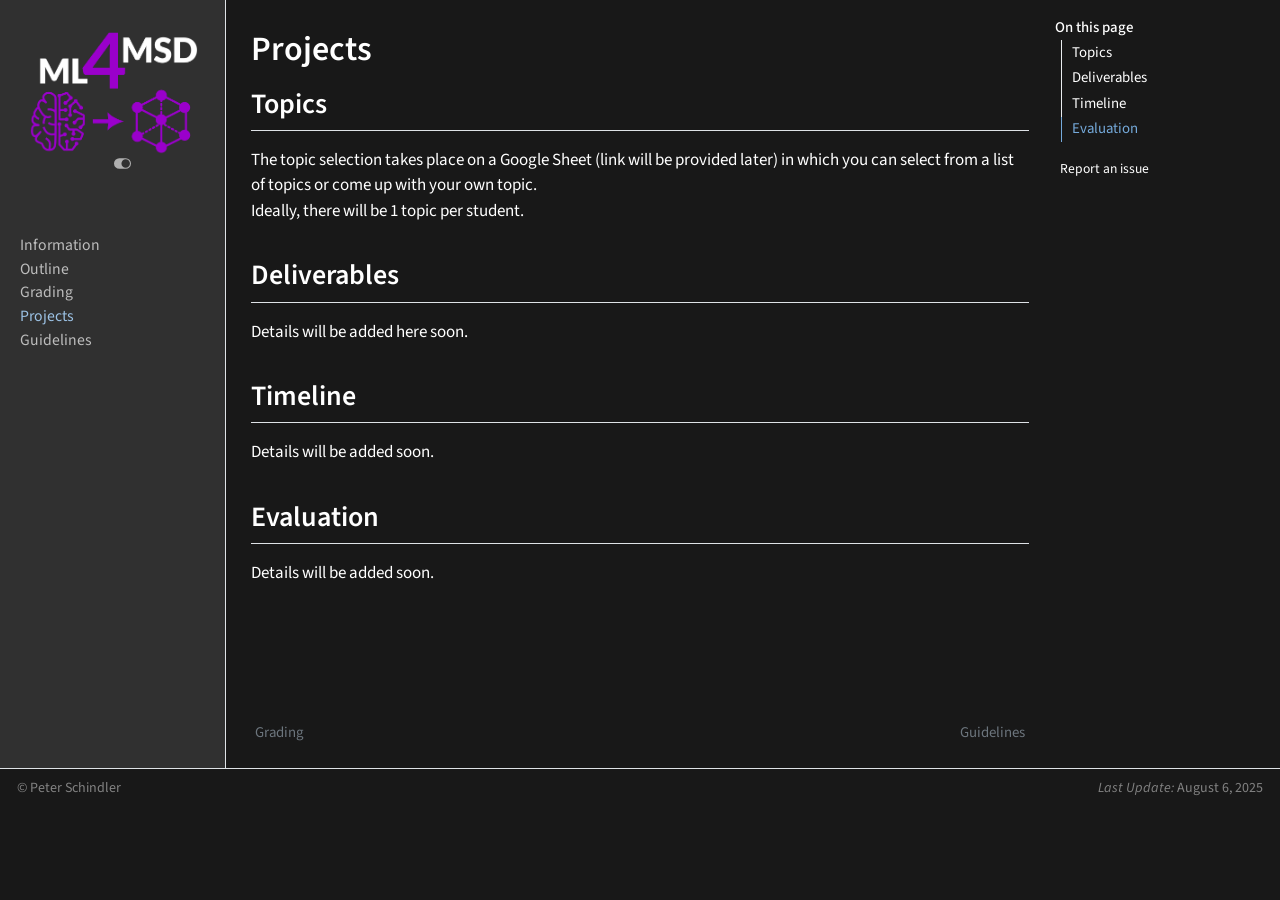
==== content/final_project.html @ 97d56fe2 "Built site for gh-pages" ====
<!DOCTYPE html>
<html xmlns="http://www.w3.org/1999/xhtml" lang="en" xml:lang="en"><head>

<meta charset="utf-8">
<meta name="generator" content="quarto-1.7.32">

<meta name="viewport" content="width=device-width, initial-scale=1.0, user-scalable=yes">

<meta name="dcterms.date" content="2025-08-06">

<title>Projects – ML4MSD – Machine Learning for Materials Science and Discovery</title>
<style>
code{white-space: pre-wrap;}
span.smallcaps{font-variant: small-caps;}
div.columns{display: flex; gap: min(4vw, 1.5em);}
div.column{flex: auto; overflow-x: auto;}
div.hanging-indent{margin-left: 1.5em; text-indent: -1.5em;}
ul.task-list{list-style: none;}
ul.task-list li input[type="checkbox"] {
  width: 0.8em;
  margin: 0 0.8em 0.2em -1em; /* quarto-specific, see https://github.com/quarto-dev/quarto-cli/issues/4556 */ 
  vertical-align: middle;
}
</style>


<script src="../site_libs/quarto-nav/quarto-nav.js"></script>
<script src="../site_libs/clipboard/clipboard.min.js"></script>
<script src="../site_libs/quarto-search/autocomplete.umd.js"></script>
<script src="../site_libs/quarto-search/fuse.min.js"></script>
<script src="../site_libs/quarto-search/quarto-search.js"></script>
<meta name="quarto:offset" content="../">
<link href="../content/other.html" rel="next">
<link href="../content/grading.html" rel="prev">
<link href="../images/favicon.ico" rel="icon">
<script src="../site_libs/quarto-html/quarto.js" type="module"></script>
<script src="../site_libs/quarto-html/tabsets/tabsets.js" type="module"></script>
<script src="../site_libs/quarto-html/popper.min.js"></script>
<script src="../site_libs/quarto-html/tippy.umd.min.js"></script>
<script src="../site_libs/quarto-html/anchor.min.js"></script>
<link href="../site_libs/quarto-html/tippy.css" rel="stylesheet">
<link href="../site_libs/quarto-html/quarto-syntax-highlighting-37eea08aefeeee20ff55810ff984fec1.css" rel="stylesheet" class="quarto-color-scheme" id="quarto-text-highlighting-styles">
<link href="../site_libs/quarto-html/quarto-syntax-highlighting-dark-2fef5ea3f8957b3e4ecc936fc74692ca.css" rel="stylesheet" class="quarto-color-scheme quarto-color-alternate" id="quarto-text-highlighting-styles">
<script src="../site_libs/bootstrap/bootstrap.min.js"></script>
<link href="../site_libs/bootstrap/bootstrap-icons.css" rel="stylesheet">
<link href="../site_libs/bootstrap/bootstrap-eb3ffea6938c11f02a2272db7f2b3cd6.min.css" rel="stylesheet" append-hash="true" class="quarto-color-scheme" id="quarto-bootstrap" data-mode="light">
<link href="../site_libs/bootstrap/bootstrap-dark-5b77044b0eb18db3dd5d031f3c45cf95.min.css" rel="stylesheet" append-hash="true" class="quarto-color-scheme quarto-color-alternate" id="quarto-bootstrap" data-mode="dark">
<script id="quarto-search-options" type="application/json">{
  "location": "sidebar",
  "copy-button": false,
  "collapse-after": 3,
  "panel-placement": "start",
  "type": "textbox",
  "limit": 50,
  "keyboard-shortcut": [
    "f",
    "/",
    "s"
  ],
  "show-item-context": false,
  "language": {
    "search-no-results-text": "No results",
    "search-matching-documents-text": "matching documents",
    "search-copy-link-title": "Copy link to search",
    "search-hide-matches-text": "Hide additional matches",
    "search-more-match-text": "more match in this document",
    "search-more-matches-text": "more matches in this document",
    "search-clear-button-title": "Clear",
    "search-text-placeholder": "",
    "search-detached-cancel-button-title": "Cancel",
    "search-submit-button-title": "Submit",
    "search-label": "Search"
  }
}</script>
<script async="" src="https://www.googletagmanager.com/gtag/js?id=G-C2P3YYMPET"></script>

<script type="text/javascript">

window.dataLayer = window.dataLayer || [];
function gtag(){dataLayer.push(arguments);}
gtag('js', new Date());
gtag('config', 'G-C2P3YYMPET', { 'anonymize_ip': true});
</script>


</head>

<body class="nav-sidebar docked quarto-dark"><script id="quarto-html-before-body" type="application/javascript">
    const toggleBodyColorMode = (bsSheetEl) => {
      const mode = bsSheetEl.getAttribute("data-mode");
      const bodyEl = window.document.querySelector("body");
      if (mode === "dark") {
        bodyEl.classList.add("quarto-dark");
        bodyEl.classList.remove("quarto-light");
      } else {
        bodyEl.classList.add("quarto-light");
        bodyEl.classList.remove("quarto-dark");
      }
    }
    const toggleBodyColorPrimary = () => {
      const bsSheetEl = window.document.querySelector("link#quarto-bootstrap:not([rel=disabled-stylesheet])");
      if (bsSheetEl) {
        toggleBodyColorMode(bsSheetEl);
      }
    }
    const setColorSchemeToggle = (alternate) => {
      const toggles = window.document.querySelectorAll('.quarto-color-scheme-toggle');
      for (let i=0; i < toggles.length; i++) {
        const toggle = toggles[i];
        if (toggle) {
          if (alternate) {
            toggle.classList.add("alternate");
          } else {
            toggle.classList.remove("alternate");
          }
        }
      }
    };
    const toggleColorMode = (alternate) => {
      // Switch the stylesheets
      const primaryStylesheets = window.document.querySelectorAll('link.quarto-color-scheme:not(.quarto-color-alternate)');
      const alternateStylesheets = window.document.querySelectorAll('link.quarto-color-scheme.quarto-color-alternate');
      manageTransitions('#quarto-margin-sidebar .nav-link', false);
      if (alternate) {
        // note: dark is layered on light, we don't disable primary!
        enableStylesheet(alternateStylesheets);
        for (const sheetNode of alternateStylesheets) {
          if (sheetNode.id === "quarto-bootstrap") {
            toggleBodyColorMode(sheetNode);
          }
        }
      } else {
        disableStylesheet(alternateStylesheets);
        enableStylesheet(primaryStylesheets)
        toggleBodyColorPrimary();
      }
      manageTransitions('#quarto-margin-sidebar .nav-link', true);
      // Switch the toggles
      setColorSchemeToggle(alternate)
      // Hack to workaround the fact that safari doesn't
      // properly recolor the scrollbar when toggling (#1455)
      if (navigator.userAgent.indexOf('Safari') > 0 && navigator.userAgent.indexOf('Chrome') == -1) {
        manageTransitions("body", false);
        window.scrollTo(0, 1);
        setTimeout(() => {
          window.scrollTo(0, 0);
          manageTransitions("body", true);
        }, 40);
      }
    }
    const disableStylesheet = (stylesheets) => {
      for (let i=0; i < stylesheets.length; i++) {
        const stylesheet = stylesheets[i];
        stylesheet.rel = 'disabled-stylesheet';
      }
    }
    const enableStylesheet = (stylesheets) => {
      for (let i=0; i < stylesheets.length; i++) {
        const stylesheet = stylesheets[i];
        if(stylesheet.rel !== 'stylesheet') { // for Chrome, which will still FOUC without this check
          stylesheet.rel = 'stylesheet';
        }
      }
    }
    const manageTransitions = (selector, allowTransitions) => {
      const els = window.document.querySelectorAll(selector);
      for (let i=0; i < els.length; i++) {
        const el = els[i];
        if (allowTransitions) {
          el.classList.remove('notransition');
        } else {
          el.classList.add('notransition');
        }
      }
    }
    const isFileUrl = () => {
      return window.location.protocol === 'file:';
    }
    const hasAlternateSentinel = () => {
      let styleSentinel = getColorSchemeSentinel();
      if (styleSentinel !== null) {
        return styleSentinel === "alternate";
      } else {
        return false;
      }
    }
    const setStyleSentinel = (alternate) => {
      const value = alternate ? "alternate" : "default";
      if (!isFileUrl()) {
        window.localStorage.setItem("quarto-color-scheme", value);
      } else {
        localAlternateSentinel = value;
      }
    }
    const getColorSchemeSentinel = () => {
      if (!isFileUrl()) {
        const storageValue = window.localStorage.getItem("quarto-color-scheme");
        return storageValue != null ? storageValue : localAlternateSentinel;
      } else {
        return localAlternateSentinel;
      }
    }
    const toggleGiscusIfUsed = (isAlternate, darkModeDefault) => {
      const baseTheme = document.querySelector('#giscus-base-theme')?.value ?? 'light';
      const alternateTheme = document.querySelector('#giscus-alt-theme')?.value ?? 'dark';
      let newTheme = '';
      if(authorPrefersDark) {
        newTheme = isAlternate ? baseTheme : alternateTheme;
      } else {
        newTheme = isAlternate ? alternateTheme : baseTheme;
      }
      const changeGiscusTheme = () => {
        // From: https://github.com/giscus/giscus/issues/336
        const sendMessage = (message) => {
          const iframe = document.querySelector('iframe.giscus-frame');
          if (!iframe) return;
          iframe.contentWindow.postMessage({ giscus: message }, 'https://giscus.app');
        }
        sendMessage({
          setConfig: {
            theme: newTheme
          }
        });
      }
      const isGiscussLoaded = window.document.querySelector('iframe.giscus-frame') !== null;
      if (isGiscussLoaded) {
        changeGiscusTheme();
      }
    };
    const authorPrefersDark = true;
    const darkModeDefault = authorPrefersDark;
    let localAlternateSentinel = darkModeDefault ? 'alternate' : 'default';
    // Dark / light mode switch
    window.quartoToggleColorScheme = () => {
      // Read the current dark / light value
      let toAlternate = !hasAlternateSentinel();
      toggleColorMode(toAlternate);
      setStyleSentinel(toAlternate);
      toggleGiscusIfUsed(toAlternate, darkModeDefault);
      window.dispatchEvent(new Event('resize'));
    };
    // Switch to dark mode if need be
    if (hasAlternateSentinel()) {
      toggleColorMode(true);
    } else {
      toggleColorMode(false);
    }
  </script>

<div id="quarto-search-results"></div>
  <header id="quarto-header" class="headroom fixed-top">
  <nav class="quarto-secondary-nav">
    <div class="container-fluid d-flex">
      <button type="button" class="quarto-btn-toggle btn" data-bs-toggle="collapse" role="button" data-bs-target=".quarto-sidebar-collapse-item" aria-controls="quarto-sidebar" aria-expanded="false" aria-label="Toggle sidebar navigation" onclick="if (window.quartoToggleHeadroom) { window.quartoToggleHeadroom(); }">
        <i class="bi bi-layout-text-sidebar-reverse"></i>
      </button>
        <nav class="quarto-page-breadcrumbs" aria-label="breadcrumb"><ol class="breadcrumb"><li class="breadcrumb-item"><a href="../content/final_project.html">Projects</a></li></ol></nav>
        <a class="flex-grow-1" role="navigation" data-bs-toggle="collapse" data-bs-target=".quarto-sidebar-collapse-item" aria-controls="quarto-sidebar" aria-expanded="false" aria-label="Toggle sidebar navigation" onclick="if (window.quartoToggleHeadroom) { window.quartoToggleHeadroom(); }">      
        </a>
      <button type="button" class="btn quarto-search-button" aria-label="Search" onclick="window.quartoOpenSearch();">
        <i class="bi bi-search"></i>
      </button>
    </div>
  </nav>
</header>
<!-- content -->
<div id="quarto-content" class="quarto-container page-columns page-rows-contents page-layout-article">
<!-- sidebar -->
  <nav id="quarto-sidebar" class="sidebar collapse collapse-horizontal quarto-sidebar-collapse-item sidebar-navigation docked overflow-auto">
    <div class="pt-lg-2 mt-2 text-center sidebar-header">
      <a href="../index.html" class="sidebar-logo-link">
      <img src="../images/ML4MSD_logo.png" alt="" class="sidebar-logo py-0 d-lg-inline d-none">
      </a>
      <div class="sidebar-tools-main tools-wide">
    <a href="https://www.d2r2group.com" title="d2r2group.com" class="quarto-navigation-tool px-1" aria-label="d2r2group.com"><i class="bi bi-globe"></i></a>
    <a href="https://github.com/d2r2group/ML4MSD" title="GitHub Repository" class="quarto-navigation-tool px-1" aria-label="GitHub Repository"><i class="bi bi-github"></i></a>
  <a href="" class="quarto-color-scheme-toggle quarto-navigation-tool  px-1" onclick="window.quartoToggleColorScheme(); return false;" title="Toggle dark mode"><i class="bi"></i></a>
</div>
      </div>
        <div class="mt-2 flex-shrink-0 align-items-center">
        <div class="sidebar-search">
        <div id="quarto-search" class="" title="Search"></div>
        </div>
        </div>
    <div class="sidebar-menu-container"> 
    <ul class="list-unstyled mt-1">
        <li class="sidebar-item">
  <div class="sidebar-item-container"> 
  <a href="../content/info.html" class="sidebar-item-text sidebar-link">
 <span class="menu-text">Information</span></a>
  </div>
</li>
        <li class="sidebar-item">
  <div class="sidebar-item-container"> 
  <a href="../content/syllabus.html" class="sidebar-item-text sidebar-link">
 <span class="menu-text">Outline</span></a>
  </div>
</li>
        <li class="sidebar-item">
  <div class="sidebar-item-container"> 
  <a href="../content/grading.html" class="sidebar-item-text sidebar-link">
 <span class="menu-text">Grading</span></a>
  </div>
</li>
        <li class="sidebar-item">
  <div class="sidebar-item-container"> 
  <a href="../content/final_project.html" class="sidebar-item-text sidebar-link active">
 <span class="menu-text">Projects</span></a>
  </div>
</li>
        <li class="sidebar-item">
  <div class="sidebar-item-container"> 
  <a href="../content/other.html" class="sidebar-item-text sidebar-link">
 <span class="menu-text">Guidelines</span></a>
  </div>
</li>
    </ul>
    </div>
</nav>
<div id="quarto-sidebar-glass" class="quarto-sidebar-collapse-item" data-bs-toggle="collapse" data-bs-target=".quarto-sidebar-collapse-item"></div>
<!-- margin-sidebar -->
    <div id="quarto-margin-sidebar" class="sidebar margin-sidebar">
        <nav id="TOC" role="doc-toc" class="toc-active">
    <h2 id="toc-title">On this page</h2>
   
  <ul>
  <li><a href="#topics" id="toc-topics" class="nav-link active" data-scroll-target="#topics">Topics</a></li>
  <li><a href="#deliverables" id="toc-deliverables" class="nav-link" data-scroll-target="#deliverables">Deliverables</a></li>
  <li><a href="#timeline" id="toc-timeline" class="nav-link" data-scroll-target="#timeline">Timeline</a></li>
  <li><a href="#evaluation" id="toc-evaluation" class="nav-link" data-scroll-target="#evaluation">Evaluation</a></li>
  </ul>
<div class="toc-actions"><ul><li><a href="https://github.com/d2r2group/ML4MSD/issues/new" class="toc-action"><i class="bi bi-github"></i>Report an issue</a></li></ul></div></nav>
    </div>
<!-- main -->
<main class="content" id="quarto-document-content"><header id="title-block-header" class="quarto-title-block"><h1 class="title display-7">Projects</h1></header>


<header id="title-block-header">


</header>


<section id="topics" class="level2">
<h2 class="anchored" data-anchor-id="topics">Topics</h2>
<p>The topic selection takes place on a Google Sheet (link will be provided later) in which you can select from a list of topics or come up with your own topic.<br>
Ideally, there will be 1 topic per student.</p>
</section>
<section id="deliverables" class="level2">
<h2 class="anchored" data-anchor-id="deliverables">Deliverables</h2>
<p>Details will be added here soon.</p>
</section>
<section id="timeline" class="level2">
<h2 class="anchored" data-anchor-id="timeline">Timeline</h2>
<p>Details will be added soon.</p>
</section>
<section id="evaluation" class="level2">
<h2 class="anchored" data-anchor-id="evaluation">Evaluation</h2>
<p>Details will be added soon.</p>


</section>

</main> <!-- /main -->
<script id="quarto-html-after-body" type="application/javascript">
  window.document.addEventListener("DOMContentLoaded", function (event) {
    // Ensure there is a toggle, if there isn't float one in the top right
    if (window.document.querySelector('.quarto-color-scheme-toggle') === null) {
      const a = window.document.createElement('a');
      a.classList.add('top-right');
      a.classList.add('quarto-color-scheme-toggle');
      a.href = "";
      a.onclick = function() { try { window.quartoToggleColorScheme(); } catch {} return false; };
      const i = window.document.createElement("i");
      i.classList.add('bi');
      a.appendChild(i);
      window.document.body.appendChild(a);
    }
    setColorSchemeToggle(hasAlternateSentinel())
    const icon = "";
    const anchorJS = new window.AnchorJS();
    anchorJS.options = {
      placement: 'right',
      icon: icon
    };
    anchorJS.add('.anchored');
    const isCodeAnnotation = (el) => {
      for (const clz of el.classList) {
        if (clz.startsWith('code-annotation-')) {                     
          return true;
        }
      }
      return false;
    }
    const onCopySuccess = function(e) {
      // button target
      const button = e.trigger;
      // don't keep focus
      button.blur();
      // flash "checked"
      button.classList.add('code-copy-button-checked');
      var currentTitle = button.getAttribute("title");
      button.setAttribute("title", "Copied!");
      let tooltip;
      if (window.bootstrap) {
        button.setAttribute("data-bs-toggle", "tooltip");
        button.setAttribute("data-bs-placement", "left");
        button.setAttribute("data-bs-title", "Copied!");
        tooltip = new bootstrap.Tooltip(button, 
          { trigger: "manual", 
            customClass: "code-copy-button-tooltip",
            offset: [0, -8]});
        tooltip.show();    
      }
      setTimeout(function() {
        if (tooltip) {
          tooltip.hide();
          button.removeAttribute("data-bs-title");
          button.removeAttribute("data-bs-toggle");
          button.removeAttribute("data-bs-placement");
        }
        button.setAttribute("title", currentTitle);
        button.classList.remove('code-copy-button-checked');
      }, 1000);
      // clear code selection
      e.clearSelection();
    }
    const getTextToCopy = function(trigger) {
        const codeEl = trigger.previousElementSibling.cloneNode(true);
        for (const childEl of codeEl.children) {
          if (isCodeAnnotation(childEl)) {
            childEl.remove();
          }
        }
        return codeEl.innerText;
    }
    const clipboard = new window.ClipboardJS('.code-copy-button:not([data-in-quarto-modal])', {
      text: getTextToCopy
    });
    clipboard.on('success', onCopySuccess);
    if (window.document.getElementById('quarto-embedded-source-code-modal')) {
      const clipboardModal = new window.ClipboardJS('.code-copy-button[data-in-quarto-modal]', {
        text: getTextToCopy,
        container: window.document.getElementById('quarto-embedded-source-code-modal')
      });
      clipboardModal.on('success', onCopySuccess);
    }
      var localhostRegex = new RegExp(/^(?:http|https):\/\/localhost\:?[0-9]*\//);
      var mailtoRegex = new RegExp(/^mailto:/);
        var filterRegex = new RegExp("https:\/\/ml4msd\.d2r2group\.com");
      var isInternal = (href) => {
          return filterRegex.test(href) || localhostRegex.test(href) || mailtoRegex.test(href);
      }
      // Inspect non-navigation links and adorn them if external
     var links = window.document.querySelectorAll('a[href]:not(.nav-link):not(.navbar-brand):not(.toc-action):not(.sidebar-link):not(.sidebar-item-toggle):not(.pagination-link):not(.no-external):not([aria-hidden]):not(.dropdown-item):not(.quarto-navigation-tool):not(.about-link)');
      for (var i=0; i<links.length; i++) {
        const link = links[i];
        if (!isInternal(link.href)) {
          // undo the damage that might have been done by quarto-nav.js in the case of
          // links that we want to consider external
          if (link.dataset.originalHref !== undefined) {
            link.href = link.dataset.originalHref;
          }
            // target, if specified
            link.setAttribute("target", "_blank");
            if (link.getAttribute("rel") === null) {
              link.setAttribute("rel", "noopener");
            }
        }
      }
    function tippyHover(el, contentFn, onTriggerFn, onUntriggerFn) {
      const config = {
        allowHTML: true,
        maxWidth: 500,
        delay: 100,
        arrow: false,
        appendTo: function(el) {
            return el.parentElement;
        },
        interactive: true,
        interactiveBorder: 10,
        theme: 'quarto',
        placement: 'bottom-start',
      };
      if (contentFn) {
        config.content = contentFn;
      }
      if (onTriggerFn) {
        config.onTrigger = onTriggerFn;
      }
      if (onUntriggerFn) {
        config.onUntrigger = onUntriggerFn;
      }
      window.tippy(el, config); 
    }
    const noterefs = window.document.querySelectorAll('a[role="doc-noteref"]');
    for (var i=0; i<noterefs.length; i++) {
      const ref = noterefs[i];
      tippyHover(ref, function() {
        // use id or data attribute instead here
        let href = ref.getAttribute('data-footnote-href') || ref.getAttribute('href');
        try { href = new URL(href).hash; } catch {}
        const id = href.replace(/^#\/?/, "");
        const note = window.document.getElementById(id);
        if (note) {
          return note.innerHTML;
        } else {
          return "";
        }
      });
    }
    const xrefs = window.document.querySelectorAll('a.quarto-xref');
    const processXRef = (id, note) => {
      // Strip column container classes
      const stripColumnClz = (el) => {
        el.classList.remove("page-full", "page-columns");
        if (el.children) {
          for (const child of el.children) {
            stripColumnClz(child);
          }
        }
      }
      stripColumnClz(note)
      if (id === null || id.startsWith('sec-')) {
        // Special case sections, only their first couple elements
        const container = document.createElement("div");
        if (note.children && note.children.length > 2) {
          container.appendChild(note.children[0].cloneNode(true));
          for (let i = 1; i < note.children.length; i++) {
            const child = note.children[i];
            if (child.tagName === "P" && child.innerText === "") {
              continue;
            } else {
              container.appendChild(child.cloneNode(true));
              break;
            }
          }
          if (window.Quarto?.typesetMath) {
            window.Quarto.typesetMath(container);
          }
          return container.innerHTML
        } else {
          if (window.Quarto?.typesetMath) {
            window.Quarto.typesetMath(note);
          }
          return note.innerHTML;
        }
      } else {
        // Remove any anchor links if they are present
        const anchorLink = note.querySelector('a.anchorjs-link');
        if (anchorLink) {
          anchorLink.remove();
        }
        if (window.Quarto?.typesetMath) {
          window.Quarto.typesetMath(note);
        }
        if (note.classList.contains("callout")) {
          return note.outerHTML;
        } else {
          return note.innerHTML;
        }
      }
    }
    for (var i=0; i<xrefs.length; i++) {
      const xref = xrefs[i];
      tippyHover(xref, undefined, function(instance) {
        instance.disable();
        let url = xref.getAttribute('href');
        let hash = undefined; 
        if (url.startsWith('#')) {
          hash = url;
        } else {
          try { hash = new URL(url).hash; } catch {}
        }
        if (hash) {
          const id = hash.replace(/^#\/?/, "");
          const note = window.document.getElementById(id);
          if (note !== null) {
            try {
              const html = processXRef(id, note.cloneNode(true));
              instance.setContent(html);
            } finally {
              instance.enable();
              instance.show();
            }
          } else {
            // See if we can fetch this
            fetch(url.split('#')[0])
            .then(res => res.text())
            .then(html => {
              const parser = new DOMParser();
              const htmlDoc = parser.parseFromString(html, "text/html");
              const note = htmlDoc.getElementById(id);
              if (note !== null) {
                const html = processXRef(id, note);
                instance.setContent(html);
              } 
            }).finally(() => {
              instance.enable();
              instance.show();
            });
          }
        } else {
          // See if we can fetch a full url (with no hash to target)
          // This is a special case and we should probably do some content thinning / targeting
          fetch(url)
          .then(res => res.text())
          .then(html => {
            const parser = new DOMParser();
            const htmlDoc = parser.parseFromString(html, "text/html");
            const note = htmlDoc.querySelector('main.content');
            if (note !== null) {
              // This should only happen for chapter cross references
              // (since there is no id in the URL)
              // remove the first header
              if (note.children.length > 0 && note.children[0].tagName === "HEADER") {
                note.children[0].remove();
              }
              const html = processXRef(null, note);
              instance.setContent(html);
            } 
          }).finally(() => {
            instance.enable();
            instance.show();
          });
        }
      }, function(instance) {
      });
    }
        let selectedAnnoteEl;
        const selectorForAnnotation = ( cell, annotation) => {
          let cellAttr = 'data-code-cell="' + cell + '"';
          let lineAttr = 'data-code-annotation="' +  annotation + '"';
          const selector = 'span[' + cellAttr + '][' + lineAttr + ']';
          return selector;
        }
        const selectCodeLines = (annoteEl) => {
          const doc = window.document;
          const targetCell = annoteEl.getAttribute("data-target-cell");
          const targetAnnotation = annoteEl.getAttribute("data-target-annotation");
          const annoteSpan = window.document.querySelector(selectorForAnnotation(targetCell, targetAnnotation));
          const lines = annoteSpan.getAttribute("data-code-lines").split(",");
          const lineIds = lines.map((line) => {
            return targetCell + "-" + line;
          })
          let top = null;
          let height = null;
          let parent = null;
          if (lineIds.length > 0) {
              //compute the position of the single el (top and bottom and make a div)
              const el = window.document.getElementById(lineIds[0]);
              top = el.offsetTop;
              height = el.offsetHeight;
              parent = el.parentElement.parentElement;
            if (lineIds.length > 1) {
              const lastEl = window.document.getElementById(lineIds[lineIds.length - 1]);
              const bottom = lastEl.offsetTop + lastEl.offsetHeight;
              height = bottom - top;
            }
            if (top !== null && height !== null && parent !== null) {
              // cook up a div (if necessary) and position it 
              let div = window.document.getElementById("code-annotation-line-highlight");
              if (div === null) {
                div = window.document.createElement("div");
                div.setAttribute("id", "code-annotation-line-highlight");
                div.style.position = 'absolute';
                parent.appendChild(div);
              }
              div.style.top = top - 2 + "px";
              div.style.height = height + 4 + "px";
              div.style.left = 0;
              let gutterDiv = window.document.getElementById("code-annotation-line-highlight-gutter");
              if (gutterDiv === null) {
                gutterDiv = window.document.createElement("div");
                gutterDiv.setAttribute("id", "code-annotation-line-highlight-gutter");
                gutterDiv.style.position = 'absolute';
                const codeCell = window.document.getElementById(targetCell);
                const gutter = codeCell.querySelector('.code-annotation-gutter');
                gutter.appendChild(gutterDiv);
              }
              gutterDiv.style.top = top - 2 + "px";
              gutterDiv.style.height = height + 4 + "px";
            }
            selectedAnnoteEl = annoteEl;
          }
        };
        const unselectCodeLines = () => {
          const elementsIds = ["code-annotation-line-highlight", "code-annotation-line-highlight-gutter"];
          elementsIds.forEach((elId) => {
            const div = window.document.getElementById(elId);
            if (div) {
              div.remove();
            }
          });
          selectedAnnoteEl = undefined;
        };
          // Handle positioning of the toggle
      window.addEventListener(
        "resize",
        throttle(() => {
          elRect = undefined;
          if (selectedAnnoteEl) {
            selectCodeLines(selectedAnnoteEl);
          }
        }, 10)
      );
      function throttle(fn, ms) {
      let throttle = false;
      let timer;
        return (...args) => {
          if(!throttle) { // first call gets through
              fn.apply(this, args);
              throttle = true;
          } else { // all the others get throttled
              if(timer) clearTimeout(timer); // cancel #2
              timer = setTimeout(() => {
                fn.apply(this, args);
                timer = throttle = false;
              }, ms);
          }
        };
      }
        // Attach click handler to the DT
        const annoteDls = window.document.querySelectorAll('dt[data-target-cell]');
        for (const annoteDlNode of annoteDls) {
          annoteDlNode.addEventListener('click', (event) => {
            const clickedEl = event.target;
            if (clickedEl !== selectedAnnoteEl) {
              unselectCodeLines();
              const activeEl = window.document.querySelector('dt[data-target-cell].code-annotation-active');
              if (activeEl) {
                activeEl.classList.remove('code-annotation-active');
              }
              selectCodeLines(clickedEl);
              clickedEl.classList.add('code-annotation-active');
            } else {
              // Unselect the line
              unselectCodeLines();
              clickedEl.classList.remove('code-annotation-active');
            }
          });
        }
    const findCites = (el) => {
      const parentEl = el.parentElement;
      if (parentEl) {
        const cites = parentEl.dataset.cites;
        if (cites) {
          return {
            el,
            cites: cites.split(' ')
          };
        } else {
          return findCites(el.parentElement)
        }
      } else {
        return undefined;
      }
    };
    var bibliorefs = window.document.querySelectorAll('a[role="doc-biblioref"]');
    for (var i=0; i<bibliorefs.length; i++) {
      const ref = bibliorefs[i];
      const citeInfo = findCites(ref);
      if (citeInfo) {
        tippyHover(citeInfo.el, function() {
          var popup = window.document.createElement('div');
          citeInfo.cites.forEach(function(cite) {
            var citeDiv = window.document.createElement('div');
            citeDiv.classList.add('hanging-indent');
            citeDiv.classList.add('csl-entry');
            var biblioDiv = window.document.getElementById('ref-' + cite);
            if (biblioDiv) {
              citeDiv.innerHTML = biblioDiv.innerHTML;
            }
            popup.appendChild(citeDiv);
          });
          return popup.innerHTML;
        });
      }
    }
  });
  </script>
<nav class="page-navigation">
  <div class="nav-page nav-page-previous">
      <a href="../content/grading.html" class="pagination-link" aria-label="Grading">
        <i class="bi bi-arrow-left-short"></i> <span class="nav-page-text">Grading</span>
      </a>          
  </div>
  <div class="nav-page nav-page-next">
      <a href="../content/other.html" class="pagination-link" aria-label="Guidelines">
        <span class="nav-page-text">Guidelines</span> <i class="bi bi-arrow-right-short"></i>
      </a>
  </div>
</nav>
</div> <!-- /content -->
<footer class="footer">
  <div class="nav-footer">
    <div class="nav-footer-left">
<p>© Peter Schindler</p>
</div>   
    <div class="nav-footer-center">
      &nbsp;
    <div class="toc-actions d-sm-block d-md-none"><ul><li><a href="https://github.com/d2r2group/ML4MSD/issues/new" class="toc-action"><i class="bi bi-github"></i>Report an issue</a></li></ul></div></div>
    <div class="nav-footer-right">
<p><em>Last Update:</em> August 6, 2025</p>
</div>
  </div>
</footer>




</body></html>
---- site_libs/quarto-html/tippy.css ----
.tippy-box[data-animation=fade][data-state=hidden]{opacity:0}[data-tippy-root]{max-width:calc(100vw - 10px)}.tippy-box{position:relative;background-color:#333;color:#fff;border-radius:4px;font-size:14px;line-height:1.4;white-space:normal;outline:0;transition-property:transform,visibility,opacity}.tippy-box[data-placement^=top]>.tippy-arrow{bottom:0}.tippy-box[data-placement^=top]>.tippy-arrow:before{bottom:-7px;left:0;border-width:8px 8px 0;border-top-color:initial;transform-origin:center top}.tippy-box[data-placement^=bottom]>.tippy-arrow{top:0}.tippy-box[data-placement^=bottom]>.tippy-arrow:before{top:-7px;left:0;border-width:0 8px 8px;border-bottom-color:initial;transform-origin:center bottom}.tippy-box[data-placement^=left]>.tippy-arrow{right:0}.tippy-box[data-placement^=left]>.tippy-arrow:before{border-width:8px 0 8px 8px;border-left-color:initial;right:-7px;transform-origin:center left}.tippy-box[data-placement^=right]>.tippy-arrow{left:0}.tippy-box[data-placement^=right]>.tippy-arrow:before{left:-7px;border-width:8px 8px 8px 0;border-right-color:initial;transform-origin:center right}.tippy-box[data-inertia][data-state=visible]{transition-timing-function:cubic-bezier(.54,1.5,.38,1.11)}.tippy-arrow{width:16px;height:16px;color:#333}.tippy-arrow:before{content:"";position:absolute;border-color:transparent;border-style:solid}.tippy-content{position:relative;padding:5px 9px;z-index:1}
---- site_libs/quarto-html/quarto-syntax-highlighting-37eea08aefeeee20ff55810ff984fec1.css ----
/* quarto syntax highlight colors */
:root {
  --quarto-hl-ot-color: #003B4F;
  --quarto-hl-at-color: #657422;
  --quarto-hl-ss-color: #20794D;
  --quarto-hl-an-color: #5E5E5E;
  --quarto-hl-fu-color: #4758AB;
  --quarto-hl-st-color: #20794D;
  --quarto-hl-cf-color: #003B4F;
  --quarto-hl-op-color: #5E5E5E;
  --quarto-hl-er-color: #AD0000;
  --quarto-hl-bn-color: #AD0000;
  --quarto-hl-al-color: #AD0000;
  --quarto-hl-va-color: #111111;
  --quarto-hl-bu-color: inherit;
  --quarto-hl-ex-color: inherit;
  --quarto-hl-pp-color: #AD0000;
  --quarto-hl-in-color: #5E5E5E;
  --quarto-hl-vs-color: #20794D;
  --quarto-hl-wa-color: #5E5E5E;
  --quarto-hl-do-color: #5E5E5E;
  --quarto-hl-im-color: #00769E;
  --quarto-hl-ch-color: #20794D;
  --quarto-hl-dt-color: #AD0000;
  --quarto-hl-fl-color: #AD0000;
  --quarto-hl-co-color: #5E5E5E;
  --quarto-hl-cv-color: #5E5E5E;
  --quarto-hl-cn-color: #8f5902;
  --quarto-hl-sc-color: #5E5E5E;
  --quarto-hl-dv-color: #AD0000;
  --quarto-hl-kw-color: #003B4F;
}

/* other quarto variables */
:root {
  --quarto-font-monospace: SFMono-Regular, Menlo, Monaco, Consolas, "Liberation Mono", "Courier New", monospace;
}

/* syntax highlight based on Pandoc's rules */
pre > code.sourceCode > span {
  color: #003B4F;
}

code.sourceCode > span {
  color: #003B4F;
}

div.sourceCode,
div.sourceCode pre.sourceCode {
  color: #003B4F;
}

/* Normal */
code span {
  color: #003B4F;
}

/* Alert */
code span.al {
  color: #AD0000;
  font-style: inherit;
}

/* Annotation */
code span.an {
  color: #5E5E5E;
  font-style: inherit;
}

/* Attribute */
code span.at {
  color: #657422;
  font-style: inherit;
}

/* BaseN */
code span.bn {
  color: #AD0000;
  font-style: inherit;
}

/* BuiltIn */
code span.bu {
  font-style: inherit;
}

/* ControlFlow */
code span.cf {
  color: #003B4F;
  font-weight: bold;
  font-style: inherit;
}

/* Char */
code span.ch {
  color: #20794D;
  font-style: inherit;
}

/* Constant */
code span.cn {
  color: #8f5902;
  font-style: inherit;
}

/* Comment */
code span.co {
  color: #5E5E5E;
  font-style: inherit;
}

/* CommentVar */
code span.cv {
  color: #5E5E5E;
  font-style: italic;
}

/* Documentation */
code span.do {
  color: #5E5E5E;
  font-style: italic;
}

/* DataType */
code span.dt {
  color: #AD0000;
  font-style: inherit;
}

/* DecVal */
code span.dv {
  color: #AD0000;
  font-style: inherit;
}

/* Error */
code span.er {
  color: #AD0000;
  font-style: inherit;
}

/* Extension */
code span.ex {
  font-style: inherit;
}

/* Float */
code span.fl {
  color: #AD0000;
  font-style: inherit;
}

/* Function */
code span.fu {
  color: #4758AB;
  font-style: inherit;
}

/* Import */
code span.im {
  color: #00769E;
  font-style: inherit;
}

/* Information */
code span.in {
  color: #5E5E5E;
  font-style: inherit;
}

/* Keyword */
code span.kw {
  color: #003B4F;
  font-weight: bold;
  font-style: inherit;
}

/* Operator */
code span.op {
  color: #5E5E5E;
  font-style: inherit;
}

/* Other */
code span.ot {
  color: #003B4F;
  font-style: inherit;
}

/* Preprocessor */
code span.pp {
  color: #AD0000;
  font-style: inherit;
}

/* SpecialChar */
code span.sc {
  color: #5E5E5E;
  font-style: inherit;
}

/* SpecialString */
code span.ss {
  color: #20794D;
  font-style: inherit;
}

/* String */
code span.st {
  color: #20794D;
  font-style: inherit;
}

/* Variable */
code span.va {
  color: #111111;
  font-style: inherit;
}

/* VerbatimString */
code span.vs {
  color: #20794D;
  font-style: inherit;
}

/* Warning */
code span.wa {
  color: #5E5E5E;
  font-style: italic;
}

.prevent-inlining {
  content: "</";
}

/*# sourceMappingURL=27d3d809615f7771493d095567f04340.css.map */
---- site_libs/quarto-html/quarto-syntax-highlighting-dark-2fef5ea3f8957b3e4ecc936fc74692ca.css ----
/* quarto syntax highlight colors */
:root {
  --quarto-hl-al-color: #f07178;
  --quarto-hl-an-color: #d4d0ab;
  --quarto-hl-at-color: #00e0e0;
  --quarto-hl-bn-color: #d4d0ab;
  --quarto-hl-bu-color: #abe338;
  --quarto-hl-ch-color: #abe338;
  --quarto-hl-co-color: #f8f8f2;
  --quarto-hl-cv-color: #ffd700;
  --quarto-hl-cn-color: #ffd700;
  --quarto-hl-cf-color: #ffa07a;
  --quarto-hl-dt-color: #ffa07a;
  --quarto-hl-dv-color: #d4d0ab;
  --quarto-hl-do-color: #f8f8f2;
  --quarto-hl-er-color: #f07178;
  --quarto-hl-ex-color: #00e0e0;
  --quarto-hl-fl-color: #d4d0ab;
  --quarto-hl-fu-color: #ffa07a;
  --quarto-hl-im-color: #abe338;
  --quarto-hl-in-color: #d4d0ab;
  --quarto-hl-kw-color: #ffa07a;
  --quarto-hl-op-color: #ffa07a;
  --quarto-hl-ot-color: #00e0e0;
  --quarto-hl-pp-color: #dcc6e0;
  --quarto-hl-re-color: #00e0e0;
  --quarto-hl-sc-color: #abe338;
  --quarto-hl-ss-color: #abe338;
  --quarto-hl-st-color: #abe338;
  --quarto-hl-va-color: #00e0e0;
  --quarto-hl-vs-color: #abe338;
  --quarto-hl-wa-color: #dcc6e0;
}

/* other quarto variables */
:root {
  --quarto-font-monospace: SFMono-Regular, Menlo, Monaco, Consolas, "Liberation Mono", "Courier New", monospace;
}

/* syntax highlight based on Pandoc's rules */
pre > code.sourceCode > span {
  color: #f8f8f2;
}

code.sourceCode > span {
  color: #f8f8f2;
}

div.sourceCode,
div.sourceCode pre.sourceCode {
  color: #f8f8f2;
}

/* Normal */
code span {
  color: #f8f8f2;
}

/* Alert */
code span.al {
  color: #f07178;
}

/* Annotation */
code span.an {
  color: #d4d0ab;
}

/* Attribute */
code span.at {
  color: #00e0e0;
}

/* BaseN */
code span.bn {
  color: #d4d0ab;
}

/* BuiltIn */
code span.bu {
  color: #abe338;
}

/* ControlFlow */
code span.cf {
  font-weight: bold;
  color: #ffa07a;
}

/* Char */
code span.ch {
  color: #abe338;
}

/* Constant */
code span.cn {
  color: #ffd700;
}

/* Comment */
code span.co {
  font-style: italic;
  color: #f8f8f2;
}

/* CommentVar */
code span.cv {
  color: #ffd700;
}

/* Documentation */
code span.do {
  color: #f8f8f2;
}

/* DataType */
code span.dt {
  color: #ffa07a;
}

/* DecVal */
code span.dv {
  color: #d4d0ab;
}

/* Error */
code span.er {
  color: #f07178;
  text-decoration: underline;
}

/* Extension */
code span.ex {
  font-weight: bold;
  color: #00e0e0;
}

/* Float */
code span.fl {
  color: #d4d0ab;
}

/* Function */
code span.fu {
  color: #ffa07a;
}

/* Import */
code span.im {
  color: #abe338;
}

/* Information */
code span.in {
  color: #d4d0ab;
}

/* Keyword */
code span.kw {
  font-weight: bold;
  color: #ffa07a;
}

/* Operator */
code span.op {
  color: #ffa07a;
}

/* Other */
code span.ot {
  color: #00e0e0;
}

/* Preprocessor */
code span.pp {
  color: #dcc6e0;
}

/* RegionMarker */
code span.re {
  background-color: #f8f8f2;
  color: #00e0e0;
}

/* SpecialChar */
code span.sc {
  color: #abe338;
}

/* SpecialString */
code span.ss {
  color: #abe338;
}

/* String */
code span.st {
  color: #abe338;
}

/* Variable */
code span.va {
  color: #00e0e0;
}

/* VerbatimString */
code span.vs {
  color: #abe338;
}

/* Warning */
code span.wa {
  color: #dcc6e0;
}

.prevent-inlining {
  content: "</";
}

/*# sourceMappingURL=9d1c423767af11a14e59cf8ecfea55bb.css.map */
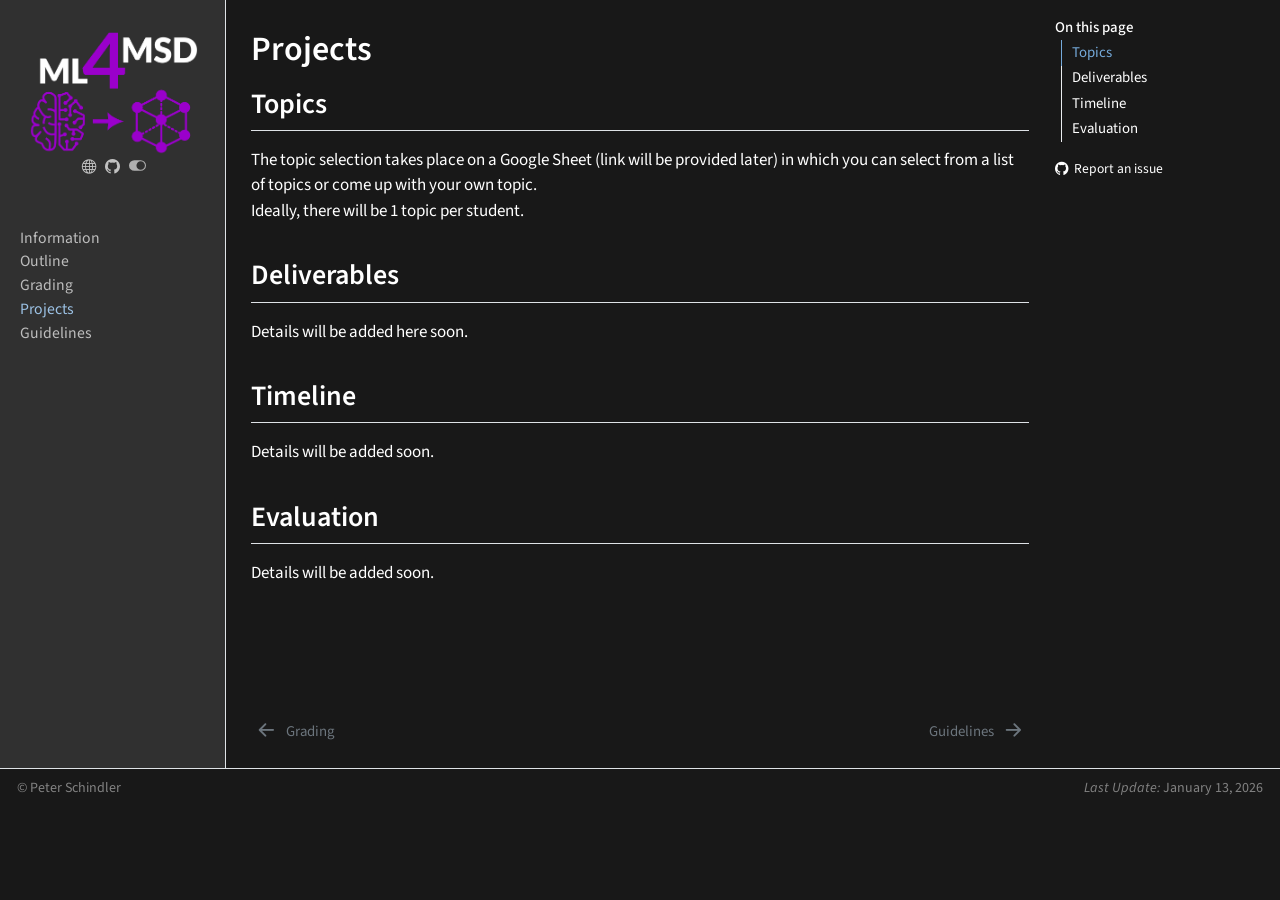
==== commit bcc25671: "Built site for gh-pages" ====
--- a/content/final_project.html
+++ b/content/final_project.html
@@ -2,11 +2,11 @@
 <html xmlns="http://www.w3.org/1999/xhtml" lang="en" xml:lang="en"><head>
 
 <meta charset="utf-8">
-<meta name="generator" content="quarto-1.7.32">
+<meta name="generator" content="quarto-1.8.26">
 
 <meta name="viewport" content="width=device-width, initial-scale=1.0, user-scalable=yes">
 
-<meta name="dcterms.date" content="2025-08-06">
+<meta name="dcterms.date" content="2026-01-13">
 
 <title>Projects – ML4MSD – Machine Learning for Materials Science and Discovery</title>
 <style>
@@ -35,16 +35,17 @@
 <link href="../images/favicon.ico" rel="icon">
 <script src="../site_libs/quarto-html/quarto.js" type="module"></script>
 <script src="../site_libs/quarto-html/tabsets/tabsets.js" type="module"></script>
+<script src="../site_libs/quarto-html/axe/axe-check.js" type="module"></script>
 <script src="../site_libs/quarto-html/popper.min.js"></script>
 <script src="../site_libs/quarto-html/tippy.umd.min.js"></script>
 <script src="../site_libs/quarto-html/anchor.min.js"></script>
 <link href="../site_libs/quarto-html/tippy.css" rel="stylesheet">
-<link href="../site_libs/quarto-html/quarto-syntax-highlighting-37eea08aefeeee20ff55810ff984fec1.css" rel="stylesheet" class="quarto-color-scheme" id="quarto-text-highlighting-styles">
-<link href="../site_libs/quarto-html/quarto-syntax-highlighting-dark-2fef5ea3f8957b3e4ecc936fc74692ca.css" rel="stylesheet" class="quarto-color-scheme quarto-color-alternate" id="quarto-text-highlighting-styles">
+<link href="../site_libs/quarto-html/quarto-syntax-highlighting-587c61ba64f3a5504c4d52d930310e48.css" rel="stylesheet" class="quarto-color-scheme" id="quarto-text-highlighting-styles">
+<link href="../site_libs/quarto-html/quarto-syntax-highlighting-dark-b758ccaa5987ceb1b75504551e579abf.css" rel="stylesheet" class="quarto-color-scheme quarto-color-alternate" id="quarto-text-highlighting-styles">
 <script src="../site_libs/bootstrap/bootstrap.min.js"></script>
 <link href="../site_libs/bootstrap/bootstrap-icons.css" rel="stylesheet">
-<link href="../site_libs/bootstrap/bootstrap-eb3ffea6938c11f02a2272db7f2b3cd6.min.css" rel="stylesheet" append-hash="true" class="quarto-color-scheme" id="quarto-bootstrap" data-mode="light">
-<link href="../site_libs/bootstrap/bootstrap-dark-5b77044b0eb18db3dd5d031f3c45cf95.min.css" rel="stylesheet" append-hash="true" class="quarto-color-scheme quarto-color-alternate" id="quarto-bootstrap" data-mode="dark">
+<link href="../site_libs/bootstrap/bootstrap-772ff2bcbe09c72695251a9bf2ab753f.min.css" rel="stylesheet" append-hash="true" class="quarto-color-scheme" id="quarto-bootstrap" data-mode="light">
+<link href="../site_libs/bootstrap/bootstrap-dark-232e4682cfd531faa731a02c7ded2837.min.css" rel="stylesheet" append-hash="true" class="quarto-color-scheme quarto-color-alternate" id="quarto-bootstrap" data-mode="dark">
 <script id="quarto-search-options" type="application/json">{
   "location": "sidebar",
   "copy-button": false,
@@ -269,7 +270,8 @@
   <nav id="quarto-sidebar" class="sidebar collapse collapse-horizontal quarto-sidebar-collapse-item sidebar-navigation docked overflow-auto">
     <div class="pt-lg-2 mt-2 text-center sidebar-header">
       <a href="../index.html" class="sidebar-logo-link">
-      <img src="../images/ML4MSD_logo.png" alt="" class="sidebar-logo py-0 d-lg-inline d-none">
+      <img src="../images/ML4MSD_logo.png" alt="" class="sidebar-logo light-content py-0 d-lg-inline d-none">
+      <img src="../images/ML4MSD_logo.png" alt="" class="sidebar-logo dark-content py-0 d-lg-inline d-none">
       </a>
       <div class="sidebar-tools-main tools-wide">
     <a href="https://www.d2r2group.com" title="d2r2group.com" class="quarto-navigation-tool px-1" aria-label="d2r2group.com"><i class="bi bi-globe"></i></a>
@@ -426,13 +428,14 @@
       e.clearSelection();
     }
     const getTextToCopy = function(trigger) {
-        const codeEl = trigger.previousElementSibling.cloneNode(true);
-        for (const childEl of codeEl.children) {
-          if (isCodeAnnotation(childEl)) {
-            childEl.remove();
-          }
-        }
-        return codeEl.innerText;
+      const outerScaffold = trigger.parentElement.cloneNode(true);
+      const codeEl = outerScaffold.querySelector('code');
+      for (const childEl of codeEl.children) {
+        if (isCodeAnnotation(childEl)) {
+          childEl.remove();
+        }
+      }
+      return codeEl.innerText;
     }
     const clipboard = new window.ClipboardJS('.code-copy-button:not([data-in-quarto-modal])', {
       text: getTextToCopy
@@ -801,7 +804,7 @@
       &nbsp;
     <div class="toc-actions d-sm-block d-md-none"><ul><li><a href="https://github.com/d2r2group/ML4MSD/issues/new" class="toc-action"><i class="bi bi-github"></i>Report an issue</a></li></ul></div></div>
     <div class="nav-footer-right">
-<p><em>Last Update:</em> August 6, 2025</p>
+<p><em>Last Update:</em> January 13, 2026</p>
 </div>
   </div>
 </footer>
--- a/site_libs/quarto-html/quarto-syntax-highlighting-587c61ba64f3a5504c4d52d930310e48.css
+++ b/site_libs/quarto-html/quarto-syntax-highlighting-587c61ba64f3a5504c4d52d930310e48.css
@@ -0,0 +1,236 @@
+/* quarto syntax highlight colors */
+:root {
+  --quarto-hl-ot-color: #003B4F;
+  --quarto-hl-at-color: #657422;
+  --quarto-hl-ss-color: #20794D;
+  --quarto-hl-an-color: #5E5E5E;
+  --quarto-hl-fu-color: #4758AB;
+  --quarto-hl-st-color: #20794D;
+  --quarto-hl-cf-color: #003B4F;
+  --quarto-hl-op-color: #5E5E5E;
+  --quarto-hl-er-color: #AD0000;
+  --quarto-hl-bn-color: #AD0000;
+  --quarto-hl-al-color: #AD0000;
+  --quarto-hl-va-color: #111111;
+  --quarto-hl-bu-color: inherit;
+  --quarto-hl-ex-color: inherit;
+  --quarto-hl-pp-color: #AD0000;
+  --quarto-hl-in-color: #5E5E5E;
+  --quarto-hl-vs-color: #20794D;
+  --quarto-hl-wa-color: #5E5E5E;
+  --quarto-hl-do-color: #5E5E5E;
+  --quarto-hl-im-color: #00769E;
+  --quarto-hl-ch-color: #20794D;
+  --quarto-hl-dt-color: #AD0000;
+  --quarto-hl-fl-color: #AD0000;
+  --quarto-hl-co-color: #5E5E5E;
+  --quarto-hl-cv-color: #5E5E5E;
+  --quarto-hl-cn-color: #8f5902;
+  --quarto-hl-sc-color: #5E5E5E;
+  --quarto-hl-dv-color: #AD0000;
+  --quarto-hl-kw-color: #003B4F;
+}
+
+/* other quarto variables */
+:root {
+  --quarto-font-monospace: SFMono-Regular, Menlo, Monaco, Consolas, "Liberation Mono", "Courier New", monospace;
+}
+
+/* syntax highlight based on Pandoc's rules */
+pre > code.sourceCode > span {
+  color: #003B4F;
+}
+
+code.sourceCode > span {
+  color: #003B4F;
+}
+
+div.sourceCode,
+div.sourceCode pre.sourceCode {
+  color: #003B4F;
+}
+
+/* Normal */
+code span {
+  color: #003B4F;
+}
+
+/* Alert */
+code span.al {
+  color: #AD0000;
+  font-style: inherit;
+}
+
+/* Annotation */
+code span.an {
+  color: #5E5E5E;
+  font-style: inherit;
+}
+
+/* Attribute */
+code span.at {
+  color: #657422;
+  font-style: inherit;
+}
+
+/* BaseN */
+code span.bn {
+  color: #AD0000;
+  font-style: inherit;
+}
+
+/* BuiltIn */
+code span.bu {
+  font-style: inherit;
+}
+
+/* ControlFlow */
+code span.cf {
+  color: #003B4F;
+  font-weight: bold;
+  font-style: inherit;
+}
+
+/* Char */
+code span.ch {
+  color: #20794D;
+  font-style: inherit;
+}
+
+/* Constant */
+code span.cn {
+  color: #8f5902;
+  font-style: inherit;
+}
+
+/* Comment */
+code span.co {
+  color: #5E5E5E;
+  font-style: inherit;
+}
+
+/* CommentVar */
+code span.cv {
+  color: #5E5E5E;
+  font-style: italic;
+}
+
+/* Documentation */
+code span.do {
+  color: #5E5E5E;
+  font-style: italic;
+}
+
+/* DataType */
+code span.dt {
+  color: #AD0000;
+  font-style: inherit;
+}
+
+/* DecVal */
+code span.dv {
+  color: #AD0000;
+  font-style: inherit;
+}
+
+/* Error */
+code span.er {
+  color: #AD0000;
+  font-style: inherit;
+}
+
+/* Extension */
+code span.ex {
+  font-style: inherit;
+}
+
+/* Float */
+code span.fl {
+  color: #AD0000;
+  font-style: inherit;
+}
+
+/* Function */
+code span.fu {
+  color: #4758AB;
+  font-style: inherit;
+}
+
+/* Import */
+code span.im {
+  color: #00769E;
+  font-style: inherit;
+}
+
+/* Information */
+code span.in {
+  color: #5E5E5E;
+  font-style: inherit;
+}
+
+/* Keyword */
+code span.kw {
+  color: #003B4F;
+  font-weight: bold;
+  font-style: inherit;
+}
+
+/* Operator */
+code span.op {
+  color: #5E5E5E;
+  font-style: inherit;
+}
+
+/* Other */
+code span.ot {
+  color: #003B4F;
+  font-style: inherit;
+}
+
+/* Preprocessor */
+code span.pp {
+  color: #AD0000;
+  font-style: inherit;
+}
+
+/* SpecialChar */
+code span.sc {
+  color: #5E5E5E;
+  font-style: inherit;
+}
+
+/* SpecialString */
+code span.ss {
+  color: #20794D;
+  font-style: inherit;
+}
+
+/* String */
+code span.st {
+  color: #20794D;
+  font-style: inherit;
+}
+
+/* Variable */
+code span.va {
+  color: #111111;
+  font-style: inherit;
+}
+
+/* VerbatimString */
+code span.vs {
+  color: #20794D;
+  font-style: inherit;
+}
+
+/* Warning */
+code span.wa {
+  color: #5E5E5E;
+  font-style: italic;
+}
+
+.prevent-inlining {
+  content: "</";
+}
+
+/*# sourceMappingURL=2dce1cc6c82594539e1579de68416b47.css.map */
--- a/site_libs/quarto-html/quarto-syntax-highlighting-dark-b758ccaa5987ceb1b75504551e579abf.css
+++ b/site_libs/quarto-html/quarto-syntax-highlighting-dark-b758ccaa5987ceb1b75504551e579abf.css
@@ -0,0 +1,219 @@
+/* quarto syntax highlight colors */
+:root {
+  --quarto-hl-al-color: #f07178;
+  --quarto-hl-an-color: #d4d0ab;
+  --quarto-hl-at-color: #00e0e0;
+  --quarto-hl-bn-color: #d4d0ab;
+  --quarto-hl-bu-color: #abe338;
+  --quarto-hl-ch-color: #abe338;
+  --quarto-hl-co-color: #f8f8f2;
+  --quarto-hl-cv-color: #ffd700;
+  --quarto-hl-cn-color: #ffd700;
+  --quarto-hl-cf-color: #ffa07a;
+  --quarto-hl-dt-color: #ffa07a;
+  --quarto-hl-dv-color: #d4d0ab;
+  --quarto-hl-do-color: #f8f8f2;
+  --quarto-hl-er-color: #f07178;
+  --quarto-hl-ex-color: #00e0e0;
+  --quarto-hl-fl-color: #d4d0ab;
+  --quarto-hl-fu-color: #ffa07a;
+  --quarto-hl-im-color: #abe338;
+  --quarto-hl-in-color: #d4d0ab;
+  --quarto-hl-kw-color: #ffa07a;
+  --quarto-hl-op-color: #ffa07a;
+  --quarto-hl-ot-color: #00e0e0;
+  --quarto-hl-pp-color: #dcc6e0;
+  --quarto-hl-re-color: #00e0e0;
+  --quarto-hl-sc-color: #abe338;
+  --quarto-hl-ss-color: #abe338;
+  --quarto-hl-st-color: #abe338;
+  --quarto-hl-va-color: #00e0e0;
+  --quarto-hl-vs-color: #abe338;
+  --quarto-hl-wa-color: #dcc6e0;
+}
+
+/* other quarto variables */
+:root {
+  --quarto-font-monospace: SFMono-Regular, Menlo, Monaco, Consolas, "Liberation Mono", "Courier New", monospace;
+}
+
+/* syntax highlight based on Pandoc's rules */
+pre > code.sourceCode > span {
+  color: #f8f8f2;
+}
+
+code.sourceCode > span {
+  color: #f8f8f2;
+}
+
+div.sourceCode,
+div.sourceCode pre.sourceCode {
+  color: #f8f8f2;
+}
+
+/* Normal */
+code span {
+  color: #f8f8f2;
+}
+
+/* Alert */
+code span.al {
+  color: #f07178;
+}
+
+/* Annotation */
+code span.an {
+  color: #d4d0ab;
+}
+
+/* Attribute */
+code span.at {
+  color: #00e0e0;
+}
+
+/* BaseN */
+code span.bn {
+  color: #d4d0ab;
+}
+
+/* BuiltIn */
+code span.bu {
+  color: #abe338;
+}
+
+/* ControlFlow */
+code span.cf {
+  font-weight: bold;
+  color: #ffa07a;
+}
+
+/* Char */
+code span.ch {
+  color: #abe338;
+}
+
+/* Constant */
+code span.cn {
+  color: #ffd700;
+}
+
+/* Comment */
+code span.co {
+  font-style: italic;
+  color: #f8f8f2;
+}
+
+/* CommentVar */
+code span.cv {
+  color: #ffd700;
+}
+
+/* Documentation */
+code span.do {
+  color: #f8f8f2;
+}
+
+/* DataType */
+code span.dt {
+  color: #ffa07a;
+}
+
+/* DecVal */
+code span.dv {
+  color: #d4d0ab;
+}
+
+/* Error */
+code span.er {
+  color: #f07178;
+  text-decoration: underline;
+}
+
+/* Extension */
+code span.ex {
+  font-weight: bold;
+  color: #00e0e0;
+}
+
+/* Float */
+code span.fl {
+  color: #d4d0ab;
+}
+
+/* Function */
+code span.fu {
+  color: #ffa07a;
+}
+
+/* Import */
+code span.im {
+  color: #abe338;
+}
+
+/* Information */
+code span.in {
+  color: #d4d0ab;
+}
+
+/* Keyword */
+code span.kw {
+  font-weight: bold;
+  color: #ffa07a;
+}
+
+/* Operator */
+code span.op {
+  color: #ffa07a;
+}
+
+/* Other */
+code span.ot {
+  color: #00e0e0;
+}
+
+/* Preprocessor */
+code span.pp {
+  color: #dcc6e0;
+}
+
+/* RegionMarker */
+code span.re {
+  background-color: #f8f8f2;
+  color: #00e0e0;
+}
+
+/* SpecialChar */
+code span.sc {
+  color: #abe338;
+}
+
+/* SpecialString */
+code span.ss {
+  color: #abe338;
+}
+
+/* String */
+code span.st {
+  color: #abe338;
+}
+
+/* Variable */
+code span.va {
+  color: #00e0e0;
+}
+
+/* VerbatimString */
+code span.vs {
+  color: #abe338;
+}
+
+/* Warning */
+code span.wa {
+  color: #dcc6e0;
+}
+
+.prevent-inlining {
+  content: "</";
+}
+
+/*# sourceMappingURL=6c091f0476edacc1e88d089996040f32.css.map */
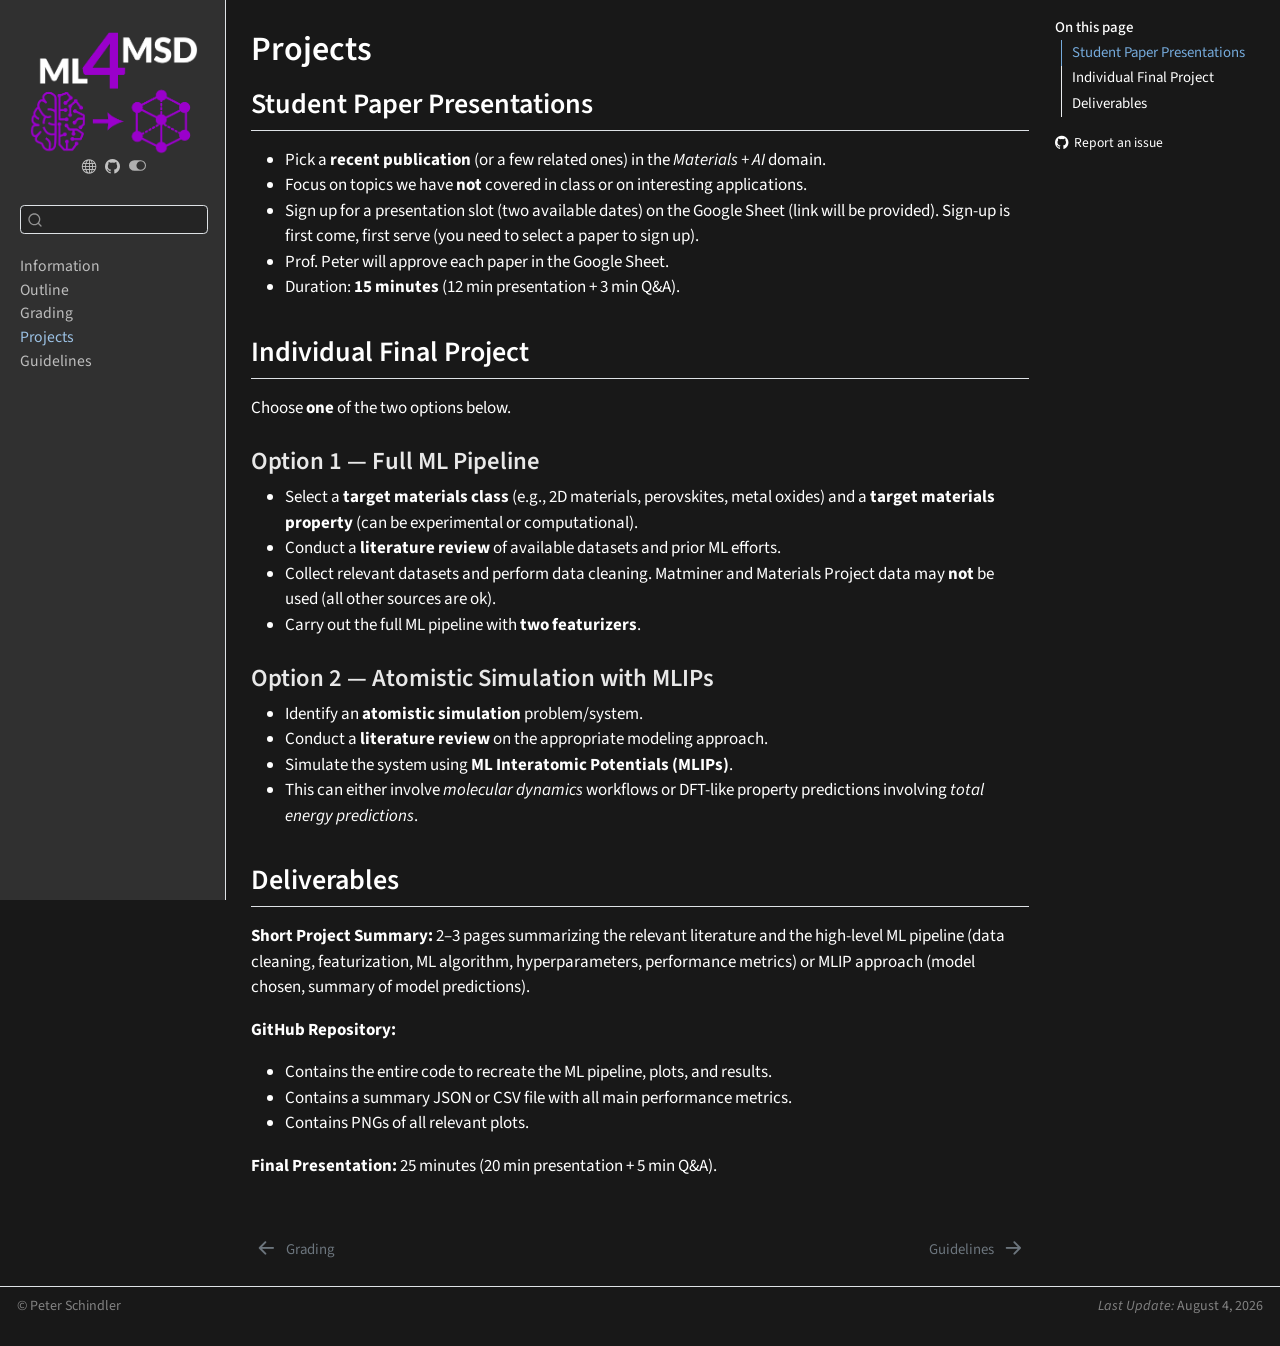
==== commit 589fb5d1: "Built site for gh-pages" ====
--- a/content/final_project.html
+++ b/content/final_project.html
@@ -2,18 +2,24 @@
 <html xmlns="http://www.w3.org/1999/xhtml" lang="en" xml:lang="en"><head>
 
 <meta charset="utf-8">
-<meta name="generator" content="quarto-1.8.26">
+<meta name="generator" content="quarto-1.10.18">
 
 <meta name="viewport" content="width=device-width, initial-scale=1.0, user-scalable=yes">
 
-<meta name="dcterms.date" content="2026-01-13">
+<meta name="dcterms.date" content="2026-08-04">
 
 <title>Projects – ML4MSD – Machine Learning for Materials Science and Discovery</title>
 <style>
-code{white-space: pre-wrap;}
+/* Default styles provided by pandoc.
+** See https://pandoc.org/MANUAL.html#variables-for-html for config info.
+*/
 span.smallcaps{font-variant: small-caps;}
-div.columns{display: flex; gap: min(4vw, 1.5em);}
-div.column{flex: auto; overflow-x: auto;}
+div.columns{display: flex; gap: 1.5em;}
+div.column{flex: auto;}
+@media screen {
+div.columns{gap: min(4vw, 1.5em);}
+div.column{overflow-x: auto;}
+}
 div.hanging-indent{margin-left: 1.5em; text-indent: -1.5em;}
 ul.task-list{list-style: none;}
 ul.task-list li input[type="checkbox"] {
@@ -35,17 +41,16 @@
 <link href="../images/favicon.ico" rel="icon">
 <script src="../site_libs/quarto-html/quarto.js" type="module"></script>
 <script src="../site_libs/quarto-html/tabsets/tabsets.js" type="module"></script>
-<script src="../site_libs/quarto-html/axe/axe-check.js" type="module"></script>
 <script src="../site_libs/quarto-html/popper.min.js"></script>
 <script src="../site_libs/quarto-html/tippy.umd.min.js"></script>
 <script src="../site_libs/quarto-html/anchor.min.js"></script>
 <link href="../site_libs/quarto-html/tippy.css" rel="stylesheet">
-<link href="../site_libs/quarto-html/quarto-syntax-highlighting-587c61ba64f3a5504c4d52d930310e48.css" rel="stylesheet" class="quarto-color-scheme" id="quarto-text-highlighting-styles">
-<link href="../site_libs/quarto-html/quarto-syntax-highlighting-dark-b758ccaa5987ceb1b75504551e579abf.css" rel="stylesheet" class="quarto-color-scheme quarto-color-alternate" id="quarto-text-highlighting-styles">
+<link href="../site_libs/quarto-html/quarto-syntax-highlighting-64a204ab8560d761af7679ceaba22944.css" rel="stylesheet" class="quarto-color-scheme" id="quarto-text-highlighting-styles">
+<link href="../site_libs/quarto-html/quarto-syntax-highlighting-dark-b85bc7c33db8c58e0ec93c3465666fed.css" rel="stylesheet" class="quarto-color-scheme quarto-color-alternate" id="quarto-text-highlighting-styles">
 <script src="../site_libs/bootstrap/bootstrap.min.js"></script>
 <link href="../site_libs/bootstrap/bootstrap-icons.css" rel="stylesheet">
-<link href="../site_libs/bootstrap/bootstrap-772ff2bcbe09c72695251a9bf2ab753f.min.css" rel="stylesheet" append-hash="true" class="quarto-color-scheme" id="quarto-bootstrap" data-mode="light">
-<link href="../site_libs/bootstrap/bootstrap-dark-232e4682cfd531faa731a02c7ded2837.min.css" rel="stylesheet" append-hash="true" class="quarto-color-scheme quarto-color-alternate" id="quarto-bootstrap" data-mode="dark">
+<link href="../site_libs/bootstrap/bootstrap-65c49191640389d30b6b2df69c2b8ec7.min.css" rel="stylesheet" append-hash="true" class="quarto-color-scheme" id="quarto-bootstrap" data-mode="light">
+<link href="../site_libs/bootstrap/bootstrap-dark-8aaea1cc776fd55558d06debd1d5c78a.min.css" rel="stylesheet" append-hash="true" class="quarto-color-scheme quarto-color-alternate" id="quarto-bootstrap" data-mode="dark">
 <script id="quarto-search-options" type="application/json">{
   "location": "sidebar",
   "copy-button": false,
@@ -326,10 +331,13 @@
     <h2 id="toc-title">On this page</h2>
    
   <ul>
-  <li><a href="#topics" id="toc-topics" class="nav-link active" data-scroll-target="#topics">Topics</a></li>
+  <li><a href="#student-paper-presentations" id="toc-student-paper-presentations" class="nav-link active" data-scroll-target="#student-paper-presentations">Student Paper Presentations</a></li>
+  <li><a href="#individual-final-project" id="toc-individual-final-project" class="nav-link" data-scroll-target="#individual-final-project">Individual Final Project</a>
+  <ul class="collapse">
+  <li><a href="#option-1-full-ml-pipeline" id="toc-option-1-full-ml-pipeline" class="nav-link" data-scroll-target="#option-1-full-ml-pipeline">Option 1 — Full ML Pipeline</a></li>
+  <li><a href="#option-2-atomistic-simulation-with-mlips" id="toc-option-2-atomistic-simulation-with-mlips" class="nav-link" data-scroll-target="#option-2-atomistic-simulation-with-mlips">Option 2 — Atomistic Simulation with MLIPs</a></li>
+  </ul></li>
   <li><a href="#deliverables" id="toc-deliverables" class="nav-link" data-scroll-target="#deliverables">Deliverables</a></li>
-  <li><a href="#timeline" id="toc-timeline" class="nav-link" data-scroll-target="#timeline">Timeline</a></li>
-  <li><a href="#evaluation" id="toc-evaluation" class="nav-link" data-scroll-target="#evaluation">Evaluation</a></li>
   </ul>
 <div class="toc-actions"><ul><li><a href="https://github.com/d2r2group/ML4MSD/issues/new" class="toc-action"><i class="bi bi-github"></i>Report an issue</a></li></ul></div></nav>
     </div>
@@ -343,22 +351,48 @@
 </header>
 
 
-<section id="topics" class="level2">
-<h2 class="anchored" data-anchor-id="topics">Topics</h2>
-<p>The topic selection takes place on a Google Sheet (link will be provided later) in which you can select from a list of topics or come up with your own topic.<br>
-Ideally, there will be 1 topic per student.</p>
+<section id="student-paper-presentations" class="level2">
+<h2 class="anchored" data-anchor-id="student-paper-presentations">Student Paper Presentations</h2>
+<ul>
+<li>Pick a <strong>recent publication</strong> (or a few related ones) in the <em>Materials + AI</em> domain.</li>
+<li>Focus on topics we have <strong>not</strong> covered in class or on interesting applications.</li>
+<li>Sign up for a presentation slot (two available dates) on the Google Sheet (link will be provided). Sign-up is first come, first serve (you need to select a paper to sign up).</li>
+<li>Prof.&nbsp;Peter will approve each paper in the Google Sheet.</li>
+<li>Duration: <strong>15 minutes</strong> (12 min presentation + 3 min Q&amp;A).</li>
+</ul>
+</section>
+<section id="individual-final-project" class="level2">
+<h2 class="anchored" data-anchor-id="individual-final-project">Individual Final Project</h2>
+<p>Choose <strong>one</strong> of the two options below.</p>
+<section id="option-1-full-ml-pipeline" class="level3">
+<h3 class="anchored" data-anchor-id="option-1-full-ml-pipeline">Option 1 — Full ML Pipeline</h3>
+<ul>
+<li>Select a <strong>target materials class</strong> (e.g., 2D materials, perovskites, metal oxides) and a <strong>target materials property</strong> (can be experimental or computational).</li>
+<li>Conduct a <strong>literature review</strong> of available datasets and prior ML efforts.</li>
+<li>Collect relevant datasets and perform data cleaning. Matminer and Materials Project data may <strong>not</strong> be used (all other sources are ok).</li>
+<li>Carry out the full ML pipeline with <strong>two featurizers</strong>.</li>
+</ul>
+</section>
+<section id="option-2-atomistic-simulation-with-mlips" class="level3">
+<h3 class="anchored" data-anchor-id="option-2-atomistic-simulation-with-mlips">Option 2 — Atomistic Simulation with MLIPs</h3>
+<ul>
+<li>Identify an <strong>atomistic simulation</strong> problem/system.</li>
+<li>Conduct a <strong>literature review</strong> on the appropriate modeling approach.</li>
+<li>Simulate the system using <strong>ML Interatomic Potentials (MLIPs)</strong>.</li>
+<li>This can either involve <em>molecular dynamics</em> workflows or DFT-like property predictions involving <em>total energy predictions</em>.</li>
+</ul>
+</section>
 </section>
 <section id="deliverables" class="level2">
 <h2 class="anchored" data-anchor-id="deliverables">Deliverables</h2>
-<p>Details will be added here soon.</p>
-</section>
-<section id="timeline" class="level2">
-<h2 class="anchored" data-anchor-id="timeline">Timeline</h2>
-<p>Details will be added soon.</p>
-</section>
-<section id="evaluation" class="level2">
-<h2 class="anchored" data-anchor-id="evaluation">Evaluation</h2>
-<p>Details will be added soon.</p>
+<p><strong>Short Project Summary:</strong> 2–3 pages summarizing the relevant literature and the high-level ML pipeline (data cleaning, featurization, ML algorithm, hyperparameters, performance metrics) or MLIP approach (model chosen, summary of model predictions).</p>
+<p><strong>GitHub Repository:</strong></p>
+<ul>
+<li>Contains the entire code to recreate the ML pipeline, plots, and results.</li>
+<li>Contains a summary JSON or CSV file with all main performance metrics.</li>
+<li>Contains PNGs of all relevant plots.</li>
+</ul>
+<p><strong>Final Presentation:</strong> 25 minutes (20 min presentation + 5 min Q&amp;A).</p>
 
 
 </section>
@@ -804,7 +838,7 @@
       &nbsp;
     <div class="toc-actions d-sm-block d-md-none"><ul><li><a href="https://github.com/d2r2group/ML4MSD/issues/new" class="toc-action"><i class="bi bi-github"></i>Report an issue</a></li></ul></div></div>
     <div class="nav-footer-right">
-<p><em>Last Update:</em> January 13, 2026</p>
+<p><em>Last Update:</em> August 4, 2026</p>
 </div>
   </div>
 </footer>
--- a/site_libs/quarto-html/quarto-syntax-highlighting-64a204ab8560d761af7679ceaba22944.css
+++ b/site_libs/quarto-html/quarto-syntax-highlighting-64a204ab8560d761af7679ceaba22944.css
@@ -0,0 +1,236 @@
+/* quarto syntax highlight colors */
+:root {
+  --quarto-hl-ot-color: #003B4F;
+  --quarto-hl-at-color: #657422;
+  --quarto-hl-ss-color: #20794D;
+  --quarto-hl-an-color: #5E5E5E;
+  --quarto-hl-fu-color: #4758AB;
+  --quarto-hl-st-color: #20794D;
+  --quarto-hl-cf-color: #003B4F;
+  --quarto-hl-op-color: #5E5E5E;
+  --quarto-hl-er-color: #AD0000;
+  --quarto-hl-bn-color: #AD0000;
+  --quarto-hl-al-color: #AD0000;
+  --quarto-hl-va-color: #111111;
+  --quarto-hl-bu-color: inherit;
+  --quarto-hl-ex-color: inherit;
+  --quarto-hl-pp-color: #AD0000;
+  --quarto-hl-in-color: #5E5E5E;
+  --quarto-hl-vs-color: #20794D;
+  --quarto-hl-wa-color: #5E5E5E;
+  --quarto-hl-do-color: #5E5E5E;
+  --quarto-hl-im-color: #00769E;
+  --quarto-hl-ch-color: #20794D;
+  --quarto-hl-dt-color: #AD0000;
+  --quarto-hl-fl-color: #AD0000;
+  --quarto-hl-co-color: #5E5E5E;
+  --quarto-hl-cv-color: #5E5E5E;
+  --quarto-hl-cn-color: #8f5902;
+  --quarto-hl-sc-color: #5E5E5E;
+  --quarto-hl-dv-color: #AD0000;
+  --quarto-hl-kw-color: #003B4F;
+}
+
+/* other quarto variables */
+:root {
+  --quarto-font-monospace: SFMono-Regular, Menlo, Monaco, Consolas, "Liberation Mono", "Courier New", monospace;
+}
+
+/* syntax highlight based on Pandoc's rules */
+pre > code.sourceCode > span {
+  color: #003B4F;
+}
+
+code.sourceCode > span {
+  color: #003B4F;
+}
+
+div.sourceCode,
+div.sourceCode pre.sourceCode {
+  color: #003B4F;
+}
+
+/* Normal */
+code span {
+  color: #003B4F;
+}
+
+/* Alert */
+code span.al {
+  color: #AD0000;
+  font-style: inherit;
+}
+
+/* Annotation */
+code span.an {
+  color: #5E5E5E;
+  font-style: inherit;
+}
+
+/* Attribute */
+code span.at {
+  color: #657422;
+  font-style: inherit;
+}
+
+/* BaseN */
+code span.bn {
+  color: #AD0000;
+  font-style: inherit;
+}
+
+/* BuiltIn */
+code span.bu {
+  font-style: inherit;
+}
+
+/* ControlFlow */
+code span.cf {
+  color: #003B4F;
+  font-weight: bold;
+  font-style: inherit;
+}
+
+/* Char */
+code span.ch {
+  color: #20794D;
+  font-style: inherit;
+}
+
+/* Constant */
+code span.cn {
+  color: #8f5902;
+  font-style: inherit;
+}
+
+/* Comment */
+code span.co {
+  color: #5E5E5E;
+  font-style: inherit;
+}
+
+/* CommentVar */
+code span.cv {
+  color: #5E5E5E;
+  font-style: italic;
+}
+
+/* Documentation */
+code span.do {
+  color: #5E5E5E;
+  font-style: italic;
+}
+
+/* DataType */
+code span.dt {
+  color: #AD0000;
+  font-style: inherit;
+}
+
+/* DecVal */
+code span.dv {
+  color: #AD0000;
+  font-style: inherit;
+}
+
+/* Error */
+code span.er {
+  color: #AD0000;
+  font-style: inherit;
+}
+
+/* Extension */
+code span.ex {
+  font-style: inherit;
+}
+
+/* Float */
+code span.fl {
+  color: #AD0000;
+  font-style: inherit;
+}
+
+/* Function */
+code span.fu {
+  color: #4758AB;
+  font-style: inherit;
+}
+
+/* Import */
+code span.im {
+  color: #00769E;
+  font-style: inherit;
+}
+
+/* Information */
+code span.in {
+  color: #5E5E5E;
+  font-style: inherit;
+}
+
+/* Keyword */
+code span.kw {
+  color: #003B4F;
+  font-weight: bold;
+  font-style: inherit;
+}
+
+/* Operator */
+code span.op {
+  color: #5E5E5E;
+  font-style: inherit;
+}
+
+/* Other */
+code span.ot {
+  color: #003B4F;
+  font-style: inherit;
+}
+
+/* Preprocessor */
+code span.pp {
+  color: #AD0000;
+  font-style: inherit;
+}
+
+/* SpecialChar */
+code span.sc {
+  color: #5E5E5E;
+  font-style: inherit;
+}
+
+/* SpecialString */
+code span.ss {
+  color: #20794D;
+  font-style: inherit;
+}
+
+/* String */
+code span.st {
+  color: #20794D;
+  font-style: inherit;
+}
+
+/* Variable */
+code span.va {
+  color: #111111;
+  font-style: inherit;
+}
+
+/* VerbatimString */
+code span.vs {
+  color: #20794D;
+  font-style: inherit;
+}
+
+/* Warning */
+code span.wa {
+  color: #5E5E5E;
+  font-style: italic;
+}
+
+.prevent-inlining {
+  content: "</";
+}
+
+/*# sourceMappingURL=9d8d5bb603a83b8298b89080a598c93b.css.map */
--- a/site_libs/quarto-html/quarto-syntax-highlighting-dark-b85bc7c33db8c58e0ec93c3465666fed.css
+++ b/site_libs/quarto-html/quarto-syntax-highlighting-dark-b85bc7c33db8c58e0ec93c3465666fed.css
@@ -0,0 +1,219 @@
+/* quarto syntax highlight colors */
+:root {
+  --quarto-hl-al-color: #f07178;
+  --quarto-hl-an-color: #d4d0ab;
+  --quarto-hl-at-color: #00e0e0;
+  --quarto-hl-bn-color: #d4d0ab;
+  --quarto-hl-bu-color: #abe338;
+  --quarto-hl-ch-color: #abe338;
+  --quarto-hl-co-color: #f8f8f2;
+  --quarto-hl-cv-color: #ffd700;
+  --quarto-hl-cn-color: #ffd700;
+  --quarto-hl-cf-color: #ffa07a;
+  --quarto-hl-dt-color: #ffa07a;
+  --quarto-hl-dv-color: #d4d0ab;
+  --quarto-hl-do-color: #f8f8f2;
+  --quarto-hl-er-color: #f07178;
+  --quarto-hl-ex-color: #00e0e0;
+  --quarto-hl-fl-color: #d4d0ab;
+  --quarto-hl-fu-color: #ffa07a;
+  --quarto-hl-im-color: #abe338;
+  --quarto-hl-in-color: #d4d0ab;
+  --quarto-hl-kw-color: #ffa07a;
+  --quarto-hl-op-color: #ffa07a;
+  --quarto-hl-ot-color: #00e0e0;
+  --quarto-hl-pp-color: #dcc6e0;
+  --quarto-hl-re-color: #00e0e0;
+  --quarto-hl-sc-color: #abe338;
+  --quarto-hl-ss-color: #abe338;
+  --quarto-hl-st-color: #abe338;
+  --quarto-hl-va-color: #00e0e0;
+  --quarto-hl-vs-color: #abe338;
+  --quarto-hl-wa-color: #dcc6e0;
+}
+
+/* other quarto variables */
+:root {
+  --quarto-font-monospace: SFMono-Regular, Menlo, Monaco, Consolas, "Liberation Mono", "Courier New", monospace;
+}
+
+/* syntax highlight based on Pandoc's rules */
+pre > code.sourceCode > span {
+  color: #f8f8f2;
+}
+
+code.sourceCode > span {
+  color: #f8f8f2;
+}
+
+div.sourceCode,
+div.sourceCode pre.sourceCode {
+  color: #f8f8f2;
+}
+
+/* Normal */
+code span {
+  color: #f8f8f2;
+}
+
+/* Alert */
+code span.al {
+  color: #f07178;
+}
+
+/* Annotation */
+code span.an {
+  color: #d4d0ab;
+}
+
+/* Attribute */
+code span.at {
+  color: #00e0e0;
+}
+
+/* BaseN */
+code span.bn {
+  color: #d4d0ab;
+}
+
+/* BuiltIn */
+code span.bu {
+  color: #abe338;
+}
+
+/* ControlFlow */
+code span.cf {
+  font-weight: bold;
+  color: #ffa07a;
+}
+
+/* Char */
+code span.ch {
+  color: #abe338;
+}
+
+/* Constant */
+code span.cn {
+  color: #ffd700;
+}
+
+/* Comment */
+code span.co {
+  font-style: italic;
+  color: #f8f8f2;
+}
+
+/* CommentVar */
+code span.cv {
+  color: #ffd700;
+}
+
+/* Documentation */
+code span.do {
+  color: #f8f8f2;
+}
+
+/* DataType */
+code span.dt {
+  color: #ffa07a;
+}
+
+/* DecVal */
+code span.dv {
+  color: #d4d0ab;
+}
+
+/* Error */
+code span.er {
+  color: #f07178;
+  text-decoration: underline;
+}
+
+/* Extension */
+code span.ex {
+  font-weight: bold;
+  color: #00e0e0;
+}
+
+/* Float */
+code span.fl {
+  color: #d4d0ab;
+}
+
+/* Function */
+code span.fu {
+  color: #ffa07a;
+}
+
+/* Import */
+code span.im {
+  color: #abe338;
+}
+
+/* Information */
+code span.in {
+  color: #d4d0ab;
+}
+
+/* Keyword */
+code span.kw {
+  font-weight: bold;
+  color: #ffa07a;
+}
+
+/* Operator */
+code span.op {
+  color: #ffa07a;
+}
+
+/* Other */
+code span.ot {
+  color: #00e0e0;
+}
+
+/* Preprocessor */
+code span.pp {
+  color: #dcc6e0;
+}
+
+/* RegionMarker */
+code span.re {
+  background-color: #f8f8f2;
+  color: #00e0e0;
+}
+
+/* SpecialChar */
+code span.sc {
+  color: #abe338;
+}
+
+/* SpecialString */
+code span.ss {
+  color: #abe338;
+}
+
+/* String */
+code span.st {
+  color: #abe338;
+}
+
+/* Variable */
+code span.va {
+  color: #00e0e0;
+}
+
+/* VerbatimString */
+code span.vs {
+  color: #abe338;
+}
+
+/* Warning */
+code span.wa {
+  color: #dcc6e0;
+}
+
+.prevent-inlining {
+  content: "</";
+}
+
+/*# sourceMappingURL=4ed8f1090dec6531da29ab00902aa718.css.map */
